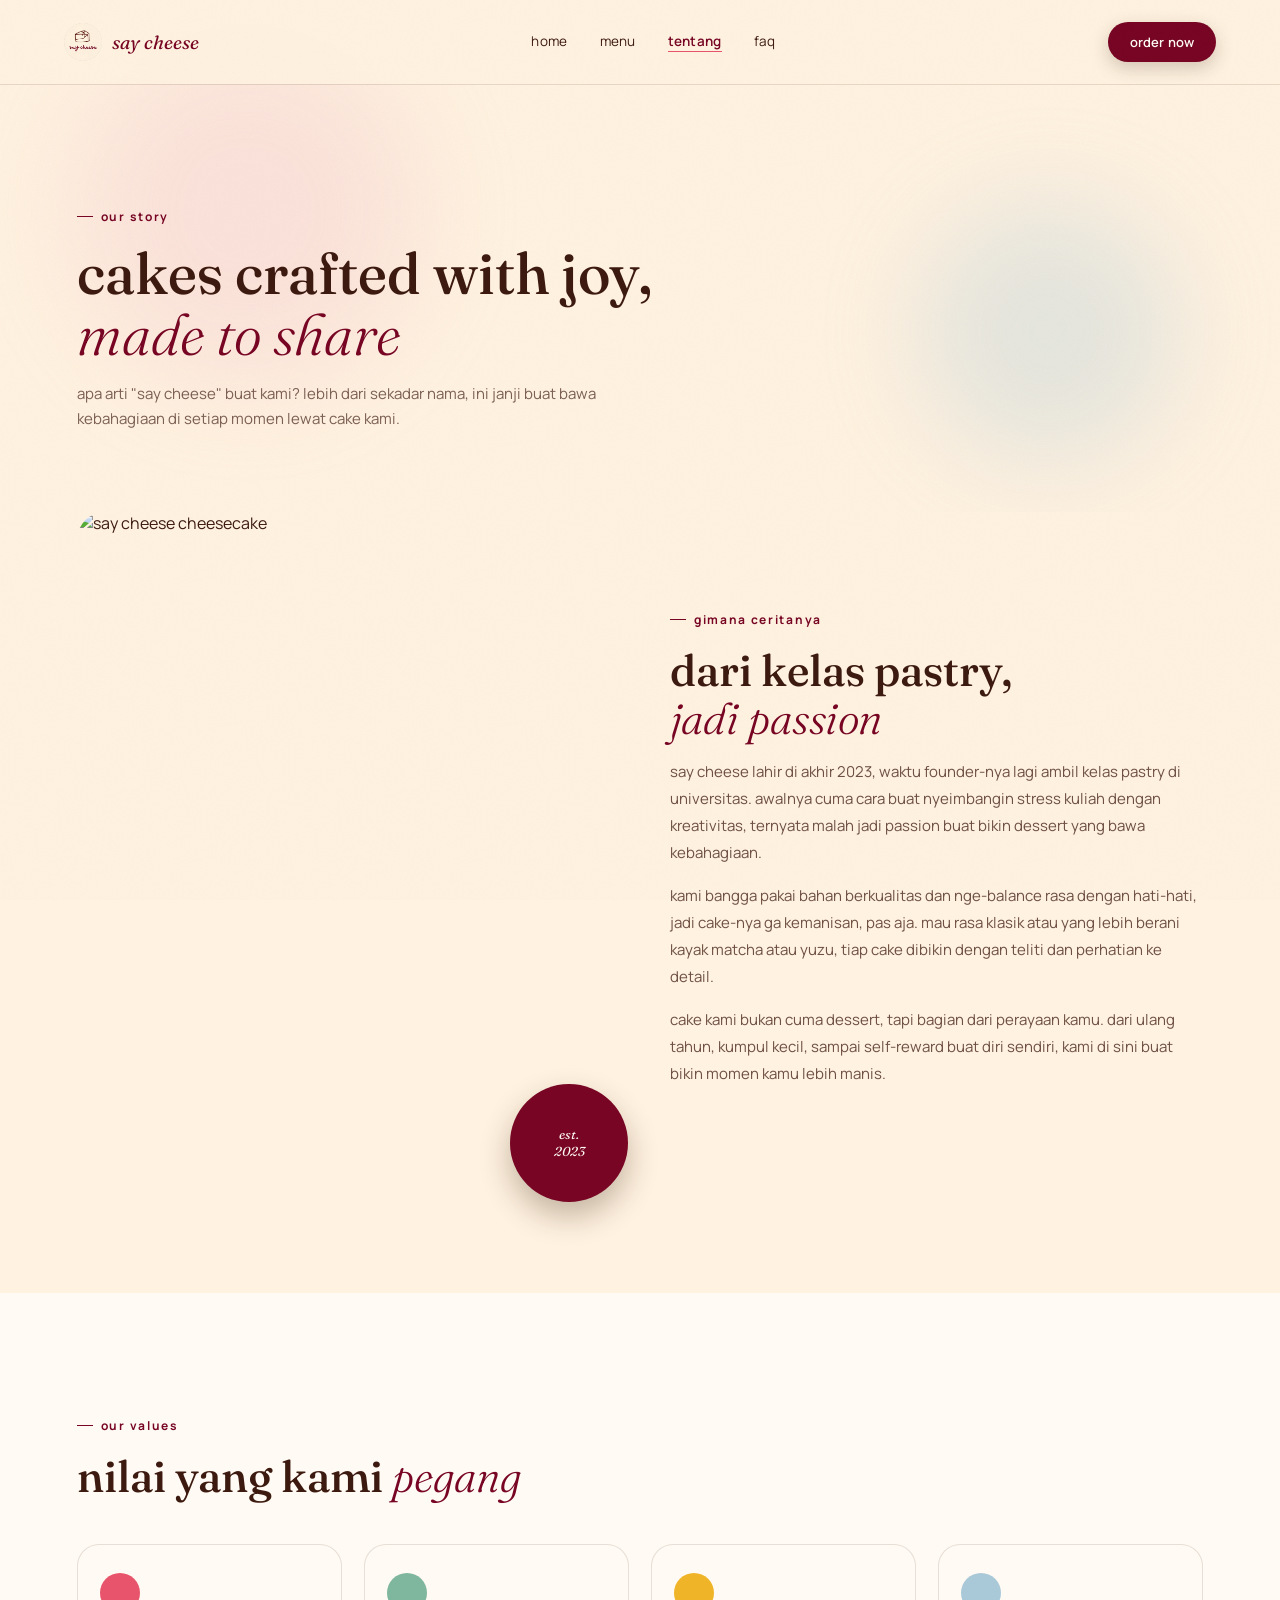
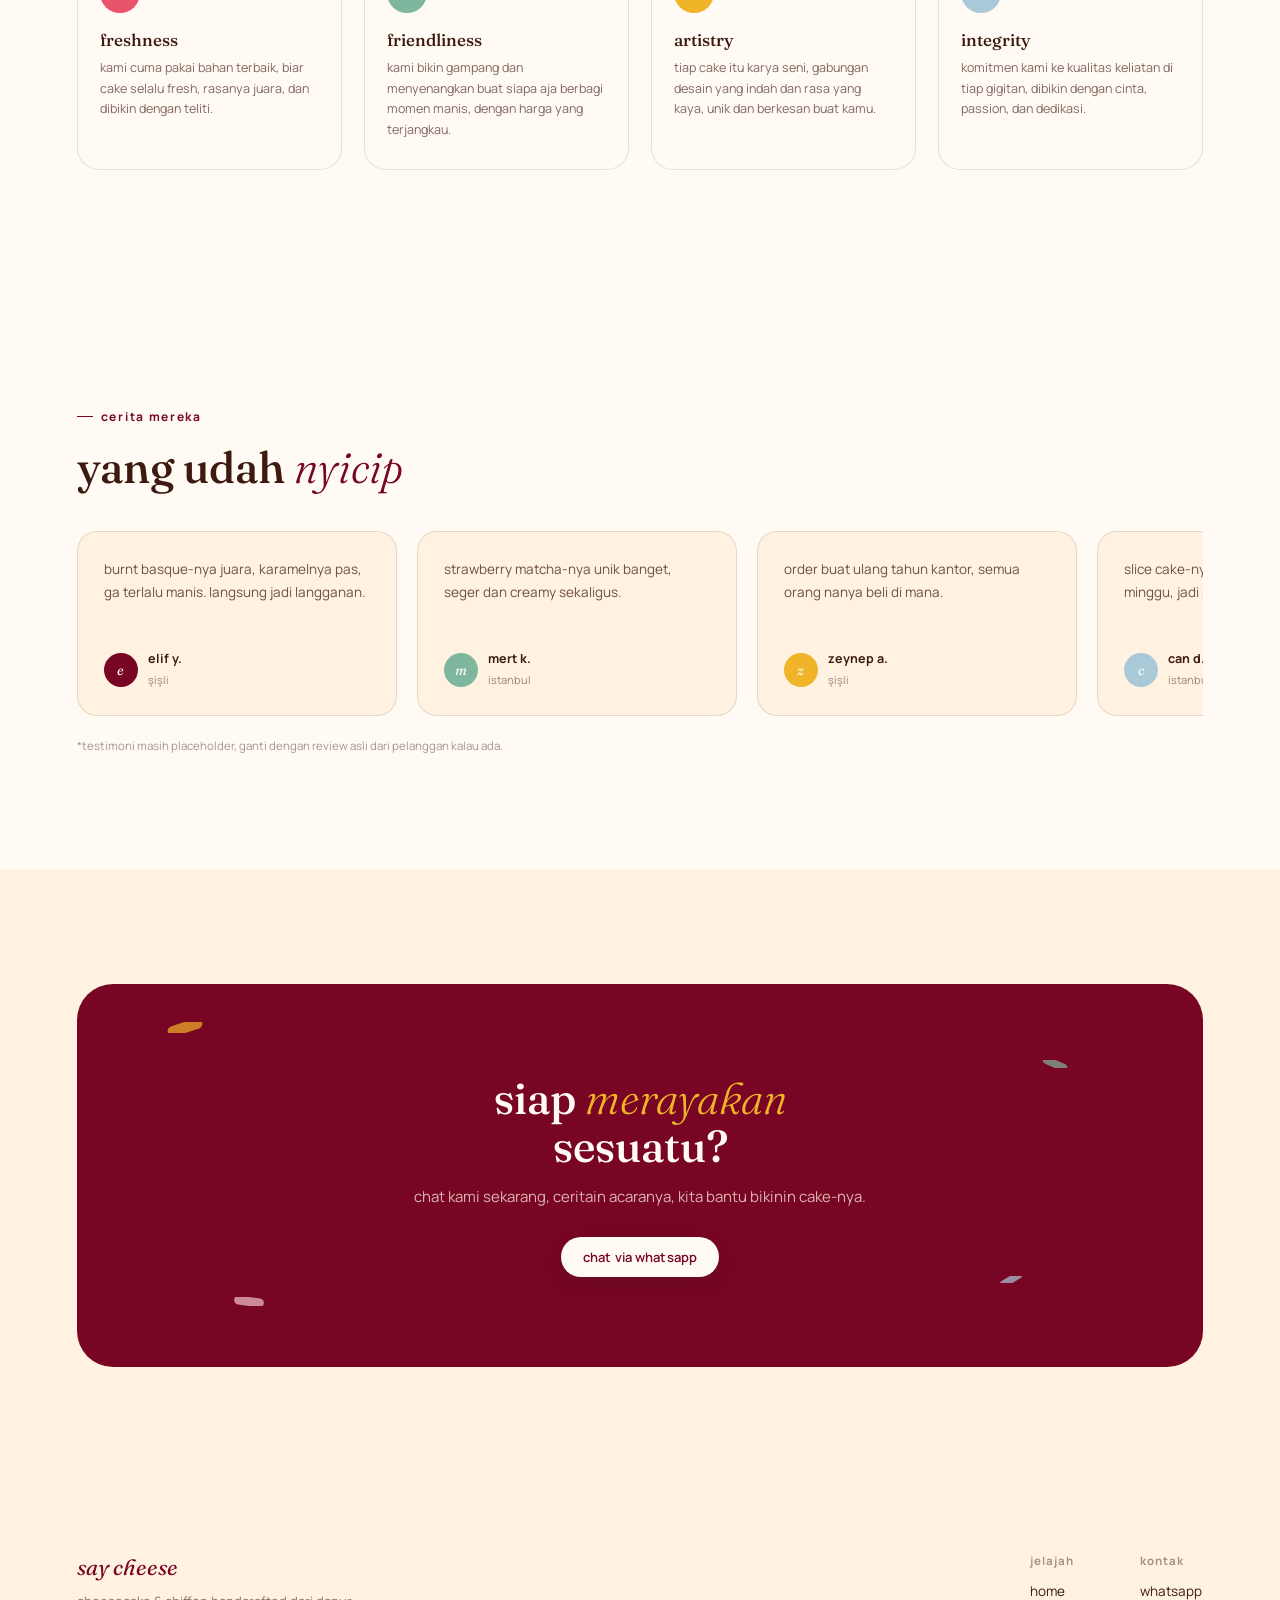
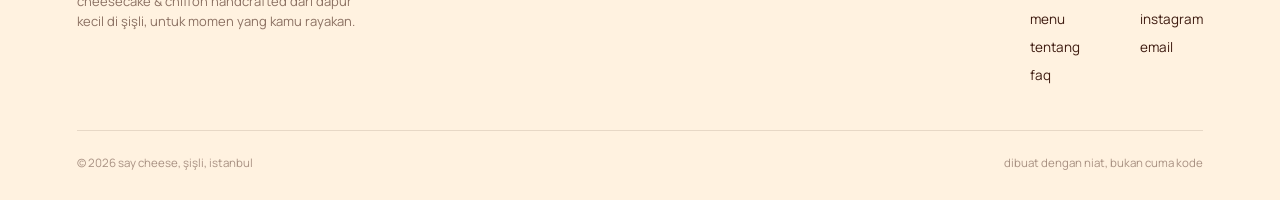
==== about.html @ 40b39ab8 "Add files via upload" ====
<!DOCTYPE html>
<html lang="id">
<head>
<meta charset="UTF-8">
<meta name="viewport" content="width=device-width, initial-scale=1.0">
<title>tentang kami, say cheese</title>
<meta name="description" content="cerita di balik say cheese, cheesecake handcrafted dari şişli, istanbul, dibikin dengan passion sejak 2023.">
<link rel="preconnect" href="https://fonts.googleapis.com">
<link rel="preconnect" href="https://fonts.gstatic.com" crossorigin>
<link href="https://fonts.googleapis.com/css2?family=Fraunces:ital,opsz,wght@0,9..144,300;0,9..144,500;0,9..144,600;1,9..144,300;1,9..144,400&family=Manrope:wght@400;500;600;700&display=swap" rel="stylesheet">
<link rel="stylesheet" href="style.css">
</head>
<body class="subpage">
<div class="grain"></div>

<header id="header">
  <a href="index.html" class="brand">
    <img src="logo-mark.webp" alt="say cheese logo">
    <span>say cheese</span>
  </a>
  <nav class="links">
    <a href="index.html">home</a>
    <a href="menu.html">menu</a>
    <a href="about.html" class="active">tentang</a>
    <a href="faq.html">faq</a>
  </nav>
  <a href="https://wa.me/905388861050" class="btn" target="_blank" rel="noopener">order now</a>
</header>

<div class="page-hero">
  <div class="blob b1" style="opacity:.35"></div>
  <div class="blob b2" style="opacity:.3"></div>
  <div class="page-hero-inner">
    <span class="eyebrow-tag">our story</span>
    <h1>cakes crafted with joy,<br><em>made to share</em></h1>
    <p>apa arti "say cheese" buat kami? lebih dari sekadar nama, ini janji buat bawa kebahagiaan di setiap momen lewat cake kami.</p>
  </div>
</div>

<section style="padding-top:0;">
  <div class="section-inner about">
    <div class="about-visual reveal">
      <div class="about-photo">
        <img src="https://static.wixstatic.com/media/dae2ec_4287e5515deb4c7f905ee6962a359d22~mv2.jpg" alt="say cheese cheesecake">
      </div>
      <div class="about-badge">est.<br>2023</div>
    </div>
    <div class="about-copy">
      <span class="eyebrow-tag">gimana ceritanya</span>
      <h2>dari kelas pastry, <br><em>jadi passion</em></h2>
      <p>say cheese lahir di akhir 2023, waktu founder-nya lagi ambil kelas pastry di universitas. awalnya cuma cara buat nyeimbangin stress kuliah dengan kreativitas, ternyata malah jadi passion buat bikin dessert yang bawa kebahagiaan.</p>
      <p>kami bangga pakai bahan berkualitas dan nge-balance rasa dengan hati-hati, jadi cake-nya ga kemanisan, pas aja. mau rasa klasik atau yang lebih berani kayak matcha atau yuzu, tiap cake dibikin dengan teliti dan perhatian ke detail.</p>
      <p>cake kami bukan cuma dessert, tapi bagian dari perayaan kamu. dari ulang tahun, kumpul kecil, sampai self-reward buat diri sendiri, kami di sini buat bikin momen kamu lebih manis.</p>
    </div>
  </div>
</section>

<section class="how">
  <div class="section-inner">
    <span class="eyebrow-tag reveal">our values</span>
    <h2 class="reveal">nilai yang kami <em>pegang</em></h2>
    <div class="values-grid">
      <div class="value-card reveal d1">
        <div class="value-icon" style="background:var(--strawberry)"></div>
        <h3>freshness</h3>
        <p>kami cuma pakai bahan terbaik, biar cake selalu fresh, rasanya juara, dan dibikin dengan teliti.</p>
      </div>
      <div class="value-card reveal d2">
        <div class="value-icon" style="background:var(--mint)"></div>
        <h3>friendliness</h3>
        <p>kami bikin gampang dan menyenangkan buat siapa aja berbagi momen manis, dengan harga yang terjangkau.</p>
      </div>
      <div class="value-card reveal d3">
        <div class="value-icon" style="background:var(--butter)"></div>
        <h3>artistry</h3>
        <p>tiap cake itu karya seni, gabungan desain yang indah dan rasa yang kaya, unik dan berkesan buat kamu.</p>
      </div>
      <div class="value-card reveal d4">
        <div class="value-icon" style="background:var(--sky)"></div>
        <h3>integrity</h3>
        <p>komitmen kami ke kualitas keliatan di tiap gigitan, dibikin dengan cinta, passion, dan dedikasi.</p>
      </div>
    </div>
  </div>
</section>

<section id="cerita" class="testi">
  <div class="section-inner">
    <span class="eyebrow-tag reveal">cerita mereka</span>
    <h2 class="reveal">yang udah <em>nyicip</em></h2>
    <div class="marquee-wrap reveal">
      <div class="marquee" id="marquee">
        <div class="testi-card"><p>burnt basque-nya juara, karamelnya pas, ga terlalu manis. langsung jadi langganan.</p><div class="who"><div class="avatar" style="background:var(--wine)">e</div><div><strong>elif y.</strong><span>şişli</span></div></div></div>
        <div class="testi-card"><p>strawberry matcha-nya unik banget, seger dan creamy sekaligus.</p><div class="who"><div class="avatar" style="background:var(--mint)">m</div><div><strong>mert k.</strong><span>istanbul</span></div></div></div>
        <div class="testi-card"><p>order buat ulang tahun kantor, semua orang nanya beli di mana.</p><div class="who"><div class="avatar" style="background:var(--butter)">z</div><div><strong>zeynep a.</strong><span>şişli</span></div></div></div>
        <div class="testi-card"><p>slice cake-nya konsisten enak tiap minggu, jadi ritual jumat sore.</p><div class="who"><div class="avatar" style="background:var(--sky)">c</div><div><strong>can d.</strong><span>istanbul</span></div></div></div>
        <div class="testi-card"><p>burnt basque-nya juara, karamelnya pas, ga terlalu manis. langsung jadi langganan.</p><div class="who"><div class="avatar" style="background:var(--wine)">e</div><div><strong>elif y.</strong><span>şişli</span></div></div></div>
        <div class="testi-card"><p>strawberry matcha-nya unik banget, seger dan creamy sekaligus.</p><div class="who"><div class="avatar" style="background:var(--mint)">m</div><div><strong>mert k.</strong><span>istanbul</span></div></div></div>
        <div class="testi-card"><p>order buat ulang tahun kantor, semua orang nanya beli di mana.</p><div class="who"><div class="avatar" style="background:var(--butter)">z</div><div><strong>zeynep a.</strong><span>şişli</span></div></div></div>
        <div class="testi-card"><p>slice cake-nya konsisten enak tiap minggu, jadi ritual jumat sore.</p><div class="who"><div class="avatar" style="background:var(--sky)">c</div><div><strong>can d.</strong><span>istanbul</span></div></div></div>
      </div>
    </div>
    <p class="testi-note reveal">*testimoni masih placeholder, ganti dengan review asli dari pelanggan kalau ada.</p>
  </div>
</section>

<section id="pesan">
  <div class="cta reveal">
    <svg class="sprinkle" style="top:10%; left:8%; width:36px;" viewBox="0 0 40 12" fill="none"><rect width="40" height="12" rx="6" fill="#f0b429" transform="rotate(-18 20 6)"/></svg>
    <svg class="sprinkle" style="top:20%; right:12%; width:26px;" viewBox="0 0 40 12" fill="none"><rect width="40" height="12" rx="6" fill="#7fb69e" transform="rotate(24 20 6)"/></svg>
    <svg class="sprinkle" style="bottom:16%; left:14%; width:30px;" viewBox="0 0 40 12" fill="none"><rect width="40" height="12" rx="6" fill="#f3c6ce" transform="rotate(8 20 6)"/></svg>
    <svg class="sprinkle" style="bottom:22%; right:16%; width:24px;" viewBox="0 0 40 12" fill="none"><rect width="40" height="12" rx="6" fill="#a9c9d9" transform="rotate(-30 20 6)"/></svg>
    <h2>siap <em>merayakan</em><br>sesuatu?</h2>
    <p>chat kami sekarang, ceritain acaranya, kita bantu bikinin cake-nya.</p>
    <a href="https://wa.me/905388861050" class="btn" target="_blank" rel="noopener">chat via whatsapp</a>
  </div>
</section>

<footer>
  <div class="footer-top">
    <div class="footer-brand">
      <span>say cheese</span>
      <p>cheesecake & chiffon handcrafted dari dapur kecil di şişli, untuk momen yang kamu rayakan.</p>
    </div>
    <div class="footer-cols">
      <div class="footer-col">
        <h4>jelajah</h4>
        <a href="index.html">home</a>
        <a href="menu.html">menu</a>
        <a href="about.html">tentang</a>
        <a href="faq.html">faq</a>
      </div>
      <div class="footer-col">
        <h4>kontak</h4>
        <a href="https://wa.me/905388861050" target="_blank" rel="noopener">whatsapp</a>
        <a href="https://www.instagram.com/saycheese.ist" target="_blank" rel="noopener">instagram</a>
        <a href="mailto:safirakathmandari@gmail.com">email</a>
      </div>
    </div>
  </div>
  <div class="footer-bottom">
    <span>© 2026 say cheese, şişli, istanbul</span>
    <span>dibuat dengan niat, bukan cuma kode</span>
  </div>
</footer>

<script src="script.js"></script>
</body>
</html>
---- style.css ----
/* ==========================================================================
   say cheese design tokens
   palette dari logo asli (cream #fff2e0, wine #770523, cocoa #510c00)
   ========================================================================== */

:root{
  --cream:      #fff2e0;
  --cream-soft: #fffaf3;
  --cocoa:      #3d1a0f;
  --wine:       #770523;
  --wine-deep:  #4a0316;

  --strawberry: #e8546b;
  --mint:       #7fb69e;
  --butter:     #f0b429;
  --blush:      #f3c6ce;
  --sky:        #a9c9d9;

  --line: rgba(61,26,15,0.12);
  --shadow-color: 25deg 55% 15%;

  --font-display: 'Fraunces', serif;
  --font-body: 'Manrope', sans-serif;

  --ease: cubic-bezier(.22,.8,.32,1);
}

*,*::before,*::after{ box-sizing:border-box; }
*{ margin:0; padding:0; }
html{ scroll-behavior:smooth; }

body{
  background:var(--cream);
  color:var(--cocoa);
  font-family:var(--font-body);
  overflow-x:hidden;
  -webkit-font-smoothing:antialiased;
}

img{ max-width:100%; display:block; }
a{ color:inherit; }
::selection{ background:var(--strawberry); color:var(--cream-soft); }
.lowercase{ text-transform:lowercase; }

@media (prefers-reduced-motion: reduce){
  *{ animation-duration:.01ms !important; animation-iteration-count:1 !important; transition-duration:.01ms !important; scroll-behavior:auto !important; }
}

.grain{
  position:fixed; inset:0; pointer-events:none; opacity:.04; z-index:80; mix-blend-mode:multiply;
  background-image:url("data:image/svg+xml,%3Csvg xmlns='http://www.w3.org/2000/svg' width='140' height='140'%3E%3Cfilter id='n'%3E%3CfeTurbulence type='fractalNoise' baseFrequency='0.85' numOctaves='2'/%3E%3C/filter%3E%3Crect width='100%25' height='100%25' filter='url(%23n)'/%3E%3C/svg%3E");
}

/* ---------- header ---------- */
header{
  position:fixed; top:0; left:0; right:0; z-index:60;
  display:flex; align-items:center; justify-content:space-between;
  padding:22px clamp(20px,5vw,64px);
  transition:padding .3s var(--ease), background .3s var(--ease);
  background:rgba(255,242,224,0.0);
}
header.scrolled{
  padding-top:14px; padding-bottom:14px;
  background:rgba(255,242,224,0.9);
  backdrop-filter:blur(10px);
  box-shadow:0 1px 0 var(--line);
}
body.subpage header{ background:rgba(255,242,224,0.9); backdrop-filter:blur(10px); box-shadow:0 1px 0 var(--line); }
.brand{ display:flex; align-items:center; gap:10px; text-decoration:none; }
.brand img{ width:38px; height:38px; border-radius:50%; object-fit:cover; }
.brand span{ font-family:var(--font-display); font-style:italic; font-size:19px; text-transform:lowercase; color:var(--wine); }

nav.links{ display:flex; gap:clamp(16px,3vw,32px); }
nav.links a{
  text-decoration:none; font-size:13.5px; text-transform:lowercase; letter-spacing:.02em;
  color:var(--cocoa); position:relative; padding-bottom:2px;
}
nav.links a::after{
  content:''; position:absolute; left:0; bottom:0; width:0; height:1.5px; background:var(--strawberry);
  transition:width .3s var(--ease);
}
nav.links a:hover::after, nav.links a.active::after{ width:100%; }
nav.links a.active{ color:var(--wine); font-weight:600; }

.btn{
  display:inline-flex; align-items:center; gap:8px;
  background:var(--wine); color:var(--cream-soft) !important;
  padding:11px 22px; border-radius:100px; text-decoration:none;
  font-size:13px; text-transform:lowercase; font-weight:600; letter-spacing:.01em;
  transition:transform .3s var(--ease), background .3s var(--ease), box-shadow .3s var(--ease);
  box-shadow:0 6px 18px hsl(var(--shadow-color) / .22);
  border:none; cursor:pointer;
}
.btn:hover{ transform:translateY(-2px); background:var(--wine-deep); box-shadow:0 10px 24px hsl(var(--shadow-color) / .3); }

/* ---------- home hero ---------- */
.hero-stage{ position:relative; height:220vh; }
.hero-pin{
  position:sticky; top:0; height:100vh; display:flex; align-items:center; justify-content:center;
  overflow:hidden;
}
.blob{ position:absolute; border-radius:50%; filter:blur(50px); opacity:.5; z-index:1; will-change:transform; }
.b1{ width:340px; height:340px; background:var(--blush); top:8%; left:6%; }
.b2{ width:260px; height:260px; background:var(--sky); bottom:10%; right:8%; }
.b3{ width:200px; height:200px; background:var(--butter); top:14%; right:16%; opacity:.4; }
.b4{ width:180px; height:180px; background:var(--mint); bottom:20%; left:14%; opacity:.4; }

.hero-eyebrow{
  position:absolute; top:clamp(90px,14vh,140px); left:50%; transform:translateX(-50%);
  z-index:5; font-size:12px; letter-spacing:.14em; text-transform:lowercase; color:var(--wine); font-weight:700;
}
.hero-eyebrow span{ display:inline-flex; align-items:center; gap:8px; }
.hero-eyebrow span::before,.hero-eyebrow span::after{ content:''; width:20px; height:1px; background:var(--wine); }

.hero-title{ position:relative; z-index:4; text-align:center; }
.hero-title h1{
  font-family:var(--font-display); font-weight:500; text-transform:lowercase;
  font-size:clamp(38px,6.6vw,80px); line-height:1.03; letter-spacing:-.01em;
}
.hero-title h1 em{ font-style:italic; font-weight:300; color:var(--wine); }

.photo-card{
  position:relative; width:min(300px,60vw); aspect-ratio:4/5; border-radius:28px; overflow:hidden;
  margin-top:22px; transform-style:preserve-3d; will-change:transform; z-index:3;
  box-shadow:0 30px 50px hsl(var(--shadow-color) / .3);
  border:6px solid var(--cream-soft);
}
.photo-card img{ width:100%; height:100%; object-fit:cover; }

.hero-copy{ position:absolute; inset:0; pointer-events:none; display:flex; align-items:center; z-index:5; }
.hero-copy-block{
  position:absolute; max-width:260px; opacity:0; transform:translateY(24px);
  transition:opacity .6s var(--ease), transform .6s var(--ease);
}
.hero-copy-block.left{ left:5vw; bottom:20%; }
.hero-copy-block.right{ right:5vw; bottom:20%; text-align:right; }
.hero-copy-block.visible{ opacity:1; transform:translateY(0); }
.hero-copy-block .eyebrow{ font-size:11.5px; letter-spacing:.12em; color:var(--mint); text-transform:lowercase; display:block; margin-bottom:8px; font-weight:700;}
.hero-copy-block p{ font-size:14px; line-height:1.6; color:rgba(61,26,15,0.68); text-transform:lowercase; }

.scroll-hint{
  position:absolute; bottom:34px; left:50%; transform:translateX(-50%); z-index:6;
  font-size:11px; letter-spacing:.1em; color:rgba(61,26,15,0.45); text-transform:lowercase;
  display:flex; flex-direction:column; align-items:center; gap:8px; transition:opacity .4s ease;
}
.scroll-hint .bar{ width:1px; height:34px; background:rgba(61,26,15,0.3); position:relative; overflow:hidden; }
.scroll-hint .bar::after{
  content:''; position:absolute; top:-100%; left:0; width:100%; height:100%; background:var(--wine);
  animation:drip 1.6s ease-in-out infinite;
}
@keyframes drip{ 0%{top:-100%;} 60%{top:100%;} 100%{top:100%;} }

/* ---------- page hero (subpages) ---------- */
.page-hero{
  padding:clamp(150px,20vw,200px) clamp(20px,6vw,80px) clamp(50px,7vw,80px);
  position:relative; overflow:hidden;
}
.page-hero .blob{ z-index:0; }
.page-hero-inner{ position:relative; z-index:2; max-width:820px; }
.page-hero h1{ font-family:var(--font-display); font-weight:500; text-transform:lowercase; font-size:clamp(34px,5.2vw,58px); line-height:1.05; }
.page-hero h1 em{ font-style:italic; font-weight:300; color:var(--wine); }
.page-hero p{ margin-top:16px; font-size:15px; line-height:1.7; color:rgba(61,26,15,0.68); text-transform:lowercase; max-width:520px; }

/* ---------- section shell ---------- */
section{ position:relative; padding:clamp(50px,9vw,120px) clamp(20px,6vw,80px); }
.section-inner{ max-width:1180px; margin:0 auto; }
.eyebrow-tag{
  font-size:12px; letter-spacing:.14em; text-transform:lowercase; color:var(--wine);
  display:inline-flex; align-items:center; gap:8px; font-weight:700; margin-bottom:18px;
}
.eyebrow-tag::before{ content:''; width:16px; height:1px; background:var(--wine); display:inline-block; }

.reveal{ opacity:0; transform:translateY(36px); transition:opacity .8s var(--ease), transform .8s var(--ease); }
.reveal.in{ opacity:1; transform:translateY(0); }
.reveal.d1{ transition-delay:.08s; }
.reveal.d2{ transition-delay:.16s; }
.reveal.d3{ transition-delay:.24s; }
.reveal.d4{ transition-delay:.32s; }

h2{ font-family:var(--font-display); font-weight:500; text-transform:lowercase; font-size:clamp(28px,4vw,44px); line-height:1.1; }
h2 em{ font-style:italic; font-weight:300; color:var(--wine); }

/* ---------- home: bakery teaser ---------- */
.bakery-grid{ display:grid; grid-template-columns:repeat(2,1fr); gap:24px; margin-top:40px; }
.bakery-card{
  position:relative; border-radius:24px; overflow:hidden; aspect-ratio:4/3; text-decoration:none;
  display:flex; align-items:flex-end; padding:26px;
}
.bakery-card img{ position:absolute; inset:0; width:100%; height:100%; object-fit:cover; transition:transform .5s var(--ease); }
.bakery-card:hover img{ transform:scale(1.06); }
.bakery-card::after{ content:''; position:absolute; inset:0; background:linear-gradient(to top, rgba(61,26,15,0.75), rgba(61,26,15,0) 55%); }
.bakery-card-label{ position:relative; z-index:2; color:var(--cream-soft); }
.bakery-card-label span{ font-family:var(--font-display); font-style:italic; font-size:24px; text-transform:lowercase; }
.bakery-card-label small{ display:block; font-size:11.5px; letter-spacing:.1em; text-transform:lowercase; opacity:.85; margin-top:6px; }

/* ---------- about visual ---------- */
.about{ display:grid; grid-template-columns:1fr 1fr; gap:60px; align-items:center; }
.about-visual{ position:relative; }
.about-photo{
  border-radius:28px; overflow:hidden; aspect-ratio:4/5; position:relative;
}
.about-photo img{ width:100%; height:100%; object-fit:cover; }
.about-badge{
  position:absolute; bottom:-24px; right:-18px; background:var(--wine); color:var(--cream-soft);
  border-radius:50%; width:118px; height:118px; display:flex; align-items:center; justify-content:center;
  text-align:center; font-family:var(--font-display); font-style:italic; font-size:13px; line-height:1.3;
  box-shadow:0 14px 30px hsl(var(--shadow-color) / .3); text-transform:lowercase;
  animation:spin-slow 18s linear infinite;
}
@keyframes spin-slow{ from{transform:rotate(0)} to{transform:rotate(360deg)} }
.about-copy p{ font-size:15px; line-height:1.8; color:rgba(61,26,15,0.75); margin-top:16px; text-transform:lowercase; }

/* ---------- values grid (about page) ---------- */
.values-grid{ display:grid; grid-template-columns:repeat(4,1fr); gap:22px; margin-top:44px; }
.value-card{
  background:var(--cream-soft); border-radius:22px; padding:28px 22px; border:1px solid var(--line);
  transition:transform .4s var(--ease), box-shadow .4s var(--ease);
}
.value-card:hover{ transform:translateY(-6px); box-shadow:0 18px 36px hsl(var(--shadow-color) / .14); }
.value-icon{ width:40px; height:40px; border-radius:50%; margin-bottom:16px; }
.value-card h3{ font-family:var(--font-display); font-weight:500; text-transform:lowercase; font-size:17px; margin-bottom:8px; }
.value-card p{ font-size:12.5px; line-height:1.65; color:rgba(61,26,15,0.65); text-transform:lowercase; }

/* ---------- how it works ---------- */
.how{ background:var(--cream-soft); }
.how-grid{ display:grid; grid-template-columns:repeat(3,1fr); gap:28px; margin-top:44px; }
.how-card{
  background:var(--cream); border-radius:22px; padding:30px 26px; position:relative;
  border:1px solid var(--line); transition:transform .4s var(--ease), box-shadow .4s var(--ease);
}
.how-card:hover{ transform:translateY(-6px); box-shadow:0 18px 36px hsl(var(--shadow-color) / .14); }
.how-num{ font-family:var(--font-display); font-style:italic; font-size:34px; color:var(--strawberry); margin-bottom:14px; }
.how-card h3{ font-family:var(--font-display); font-weight:500; text-transform:lowercase; font-size:19px; margin-bottom:10px; }
.how-card p{ font-size:13.5px; line-height:1.65; color:rgba(61,26,15,0.68); text-transform:lowercase; }

/* ---------- menu ---------- */
.menu-intro{ display:flex; justify-content:space-between; align-items:flex-end; gap:24px; flex-wrap:wrap; }
.menu-tabs{ display:flex; gap:8px; margin-top:26px; flex-wrap:wrap; }
.menu-tab{
  border:1px solid var(--line); background:transparent; padding:9px 18px; border-radius:100px;
  font-size:12.5px; text-transform:lowercase; cursor:pointer; color:var(--cocoa); font-family:var(--font-body);
  transition:all .3s var(--ease);
}
.menu-tab.active, .menu-tab:hover{ background:var(--wine); color:var(--cream-soft); border-color:var(--wine); }

.menu-groups{ margin-top:36px; }
.menu-group{ display:none; }
.menu-group.active{ display:block; }
.menu-group-title{ font-family:var(--font-display); font-style:italic; font-size:15px; color:var(--wine); margin-bottom:6px; text-transform:lowercase; }
.menu-group-sub{ font-size:12.5px; color:rgba(61,26,15,0.55); text-transform:lowercase; margin-bottom:18px; }

.menu-grid{ display:grid; grid-template-columns:repeat(auto-fill,minmax(270px,1fr)); gap:18px; margin-bottom:36px; }
.menu-card{
  --tilt-x:0deg; --tilt-y:0deg;
  background:var(--cream-soft); border-radius:20px; padding:0; border:1px solid var(--line);
  transform:perspective(700px) rotateX(var(--tilt-x)) rotateY(var(--tilt-y));
  transition:transform .25s var(--ease), box-shadow .25s var(--ease);
  position:relative; overflow:hidden;
}
.menu-card:hover{ box-shadow:0 20px 40px hsl(var(--shadow-color) / .16); }
.menu-card-photo{ width:100%; aspect-ratio:16/11; overflow:hidden; background:var(--blush); }
.menu-card-photo img{ width:100%; height:100%; object-fit:cover; }
.menu-card-body{ padding:20px 22px 22px; }
.menu-card-top{ display:flex; justify-content:space-between; align-items:flex-start; gap:12px; }
.menu-card h4{ font-family:var(--font-display); font-weight:500; font-size:17px; text-transform:lowercase; max-width:75%; line-height:1.25; }
.menu-card .price{ font-family:var(--font-display); font-style:italic; color:var(--wine); font-size:16px; white-space:nowrap; }
.menu-card p{ font-size:12.5px; line-height:1.6; color:rgba(61,26,15,0.62); margin-top:10px; text-transform:lowercase; }
.menu-card .addons{ margin-top:12px; display:flex; flex-wrap:wrap; gap:6px; }
.menu-card .addons span{
  font-size:10.5px; letter-spacing:.02em; text-transform:lowercase;
  background:rgba(61,26,15,0.06); padding:4px 10px; border-radius:100px; color:var(--cocoa);
}
.menu-card .tag{
  display:inline-block; margin-top:12px; font-size:10.5px; letter-spacing:.06em; text-transform:lowercase;
  background:var(--wine); color:var(--cream-soft); padding:4px 10px; border-radius:100px;
}
.menu-note{
  background:var(--blush); border-radius:18px; padding:20px 24px; font-size:13px; line-height:1.7;
  color:rgba(61,26,15,0.75); text-transform:lowercase; margin-top:4px;
}
.menu-note strong{ color:var(--wine); }

/* ---------- faq ---------- */
.faq-list{ margin-top:40px; max-width:820px; }
.faq-item{ border-bottom:1px solid var(--line); }
.faq-q{
  width:100%; text-align:left; background:none; border:none; cursor:pointer;
  padding:22px 0; display:flex; justify-content:space-between; align-items:center; gap:20px;
  font-family:var(--font-body); font-size:15.5px; color:var(--cocoa); text-transform:lowercase; font-weight:600;
}
.faq-q .plus{
  flex-shrink:0; width:26px; height:26px; border-radius:50%; border:1px solid var(--line);
  display:flex; align-items:center; justify-content:center; position:relative; transition:transform .35s var(--ease), background .3s ease;
}
.faq-q .plus::before,.faq-q .plus::after{ content:''; position:absolute; background:var(--wine); }
.faq-q .plus::before{ width:10px; height:1.4px; }
.faq-q .plus::after{ width:1.4px; height:10px; transition:opacity .3s ease; }
.faq-item.open .faq-q .plus{ transform:rotate(180deg); background:var(--wine); }
.faq-item.open .faq-q .plus::before,.faq-item.open .faq-q .plus::after{ background:var(--cream-soft); }
.faq-item.open .faq-q .plus::after{ opacity:0; }
.faq-a{ max-height:0; overflow:hidden; transition:max-height .4s var(--ease); }
.faq-a p{ padding-bottom:22px; font-size:13.5px; line-height:1.75; color:rgba(61,26,15,0.68); max-width:640px; text-transform:lowercase; }

/* ---------- testimonials ---------- */
.testi{ background:var(--cream-soft); overflow:hidden; }
.marquee-wrap{ margin-top:40px; overflow:hidden; }
.marquee{ display:flex; gap:20px; width:max-content; animation:scroll-left 34s linear infinite; }
.marquee:hover{ animation-play-state:paused; }
@keyframes scroll-left{ from{transform:translateX(0);} to{transform:translateX(-50%);} }
.testi-card{
  background:var(--cream); border-radius:20px; padding:26px; width:320px; flex-shrink:0; border:1px solid var(--line);
}
.testi-card p{ font-size:13.5px; line-height:1.7; color:rgba(61,26,15,0.75); text-transform:lowercase; min-height:76px; }
.testi-card .who{ display:flex; align-items:center; gap:10px; margin-top:16px; }
.testi-card .avatar{ width:34px; height:34px; border-radius:50%; display:flex; align-items:center; justify-content:center; font-family:var(--font-display); font-style:italic; color:var(--cream-soft); font-size:14px; }
.testi-card .who strong{ display:block; font-size:12.5px; text-transform:lowercase; }
.testi-card .who span{ font-size:11px; color:rgba(61,26,15,0.5); text-transform:lowercase; }
.testi-note{ margin-top:22px; font-size:11.5px; color:rgba(61,26,15,0.45); text-transform:lowercase; }

/* ---------- cta ---------- */
.cta{
  position:relative; background:var(--wine); border-radius:36px; padding:clamp(50px,8vw,90px) clamp(24px,6vw,60px);
  text-align:center; overflow:hidden;
}
.cta h2{ color:var(--cream-soft); }
.cta h2 em{ color:var(--butter); }
.cta p{ color:rgba(255,242,224,0.75); margin-top:16px; font-size:15px; text-transform:lowercase; }
.cta .btn{ background:var(--cream-soft); color:var(--wine) !important; margin-top:30px; }
.cta .btn:hover{ background:var(--butter); }
.sprinkle{ position:absolute; z-index:0; opacity:.7; will-change:transform; }

/* ---------- footer ---------- */
footer{ padding:70px clamp(20px,6vw,80px) 30px; }
.footer-top{ display:flex; justify-content:space-between; gap:40px; flex-wrap:wrap; padding-bottom:36px; border-bottom:1px solid var(--line); }
.footer-brand span{ font-family:var(--font-display); font-style:italic; font-size:22px; color:var(--wine); text-transform:lowercase; }
.footer-brand p{ font-size:13px; color:rgba(61,26,15,0.6); margin-top:10px; max-width:280px; line-height:1.6; text-transform:lowercase; }
.footer-cols{ display:flex; gap:60px; flex-wrap:wrap; }
.footer-col h4{ font-size:11.5px; text-transform:lowercase; letter-spacing:.08em; color:rgba(61,26,15,0.45); margin-bottom:14px; }
.footer-col a{ display:block; font-size:13.5px; text-decoration:none; margin-bottom:10px; text-transform:lowercase; color:var(--cocoa); transition:color .25s ease; }
.footer-col a:hover{ color:var(--wine); }
.footer-bottom{ display:flex; justify-content:space-between; padding-top:24px; font-size:11.5px; color:rgba(61,26,15,0.45); text-transform:lowercase; flex-wrap:wrap; gap:10px; }

/* ---------- responsive ---------- */
@media (max-width:860px){
  nav.links{ display:none; }
  .about{ grid-template-columns:1fr; }
  .how-grid{ grid-template-columns:1fr; }
  .bakery-grid{ grid-template-columns:1fr; }
  .values-grid{ grid-template-columns:repeat(2,1fr); }
  .footer-top{ flex-direction:column; }
}
@media (max-width:520px){
  .hero-copy-block{ display:none; }
  .menu-intro{ flex-direction:column; align-items:flex-start; }
  .values-grid{ grid-template-columns:1fr; }
}
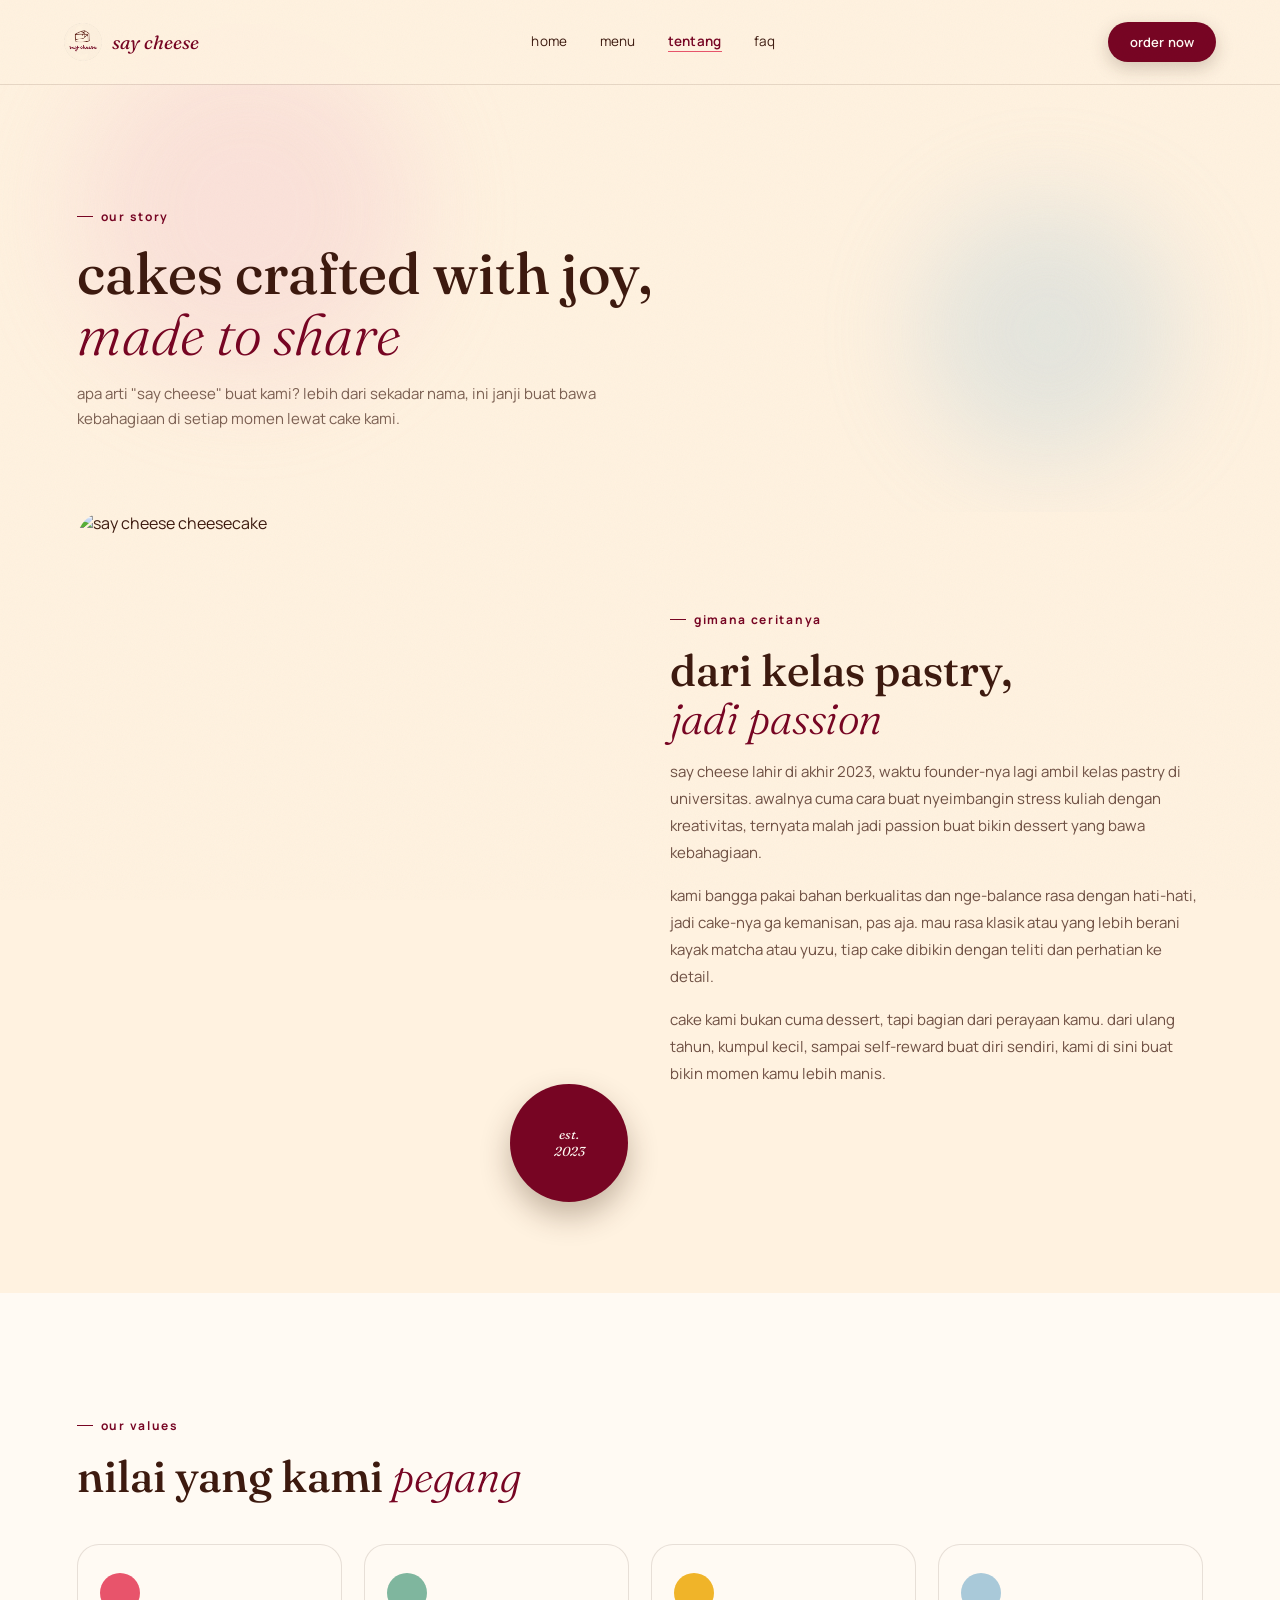
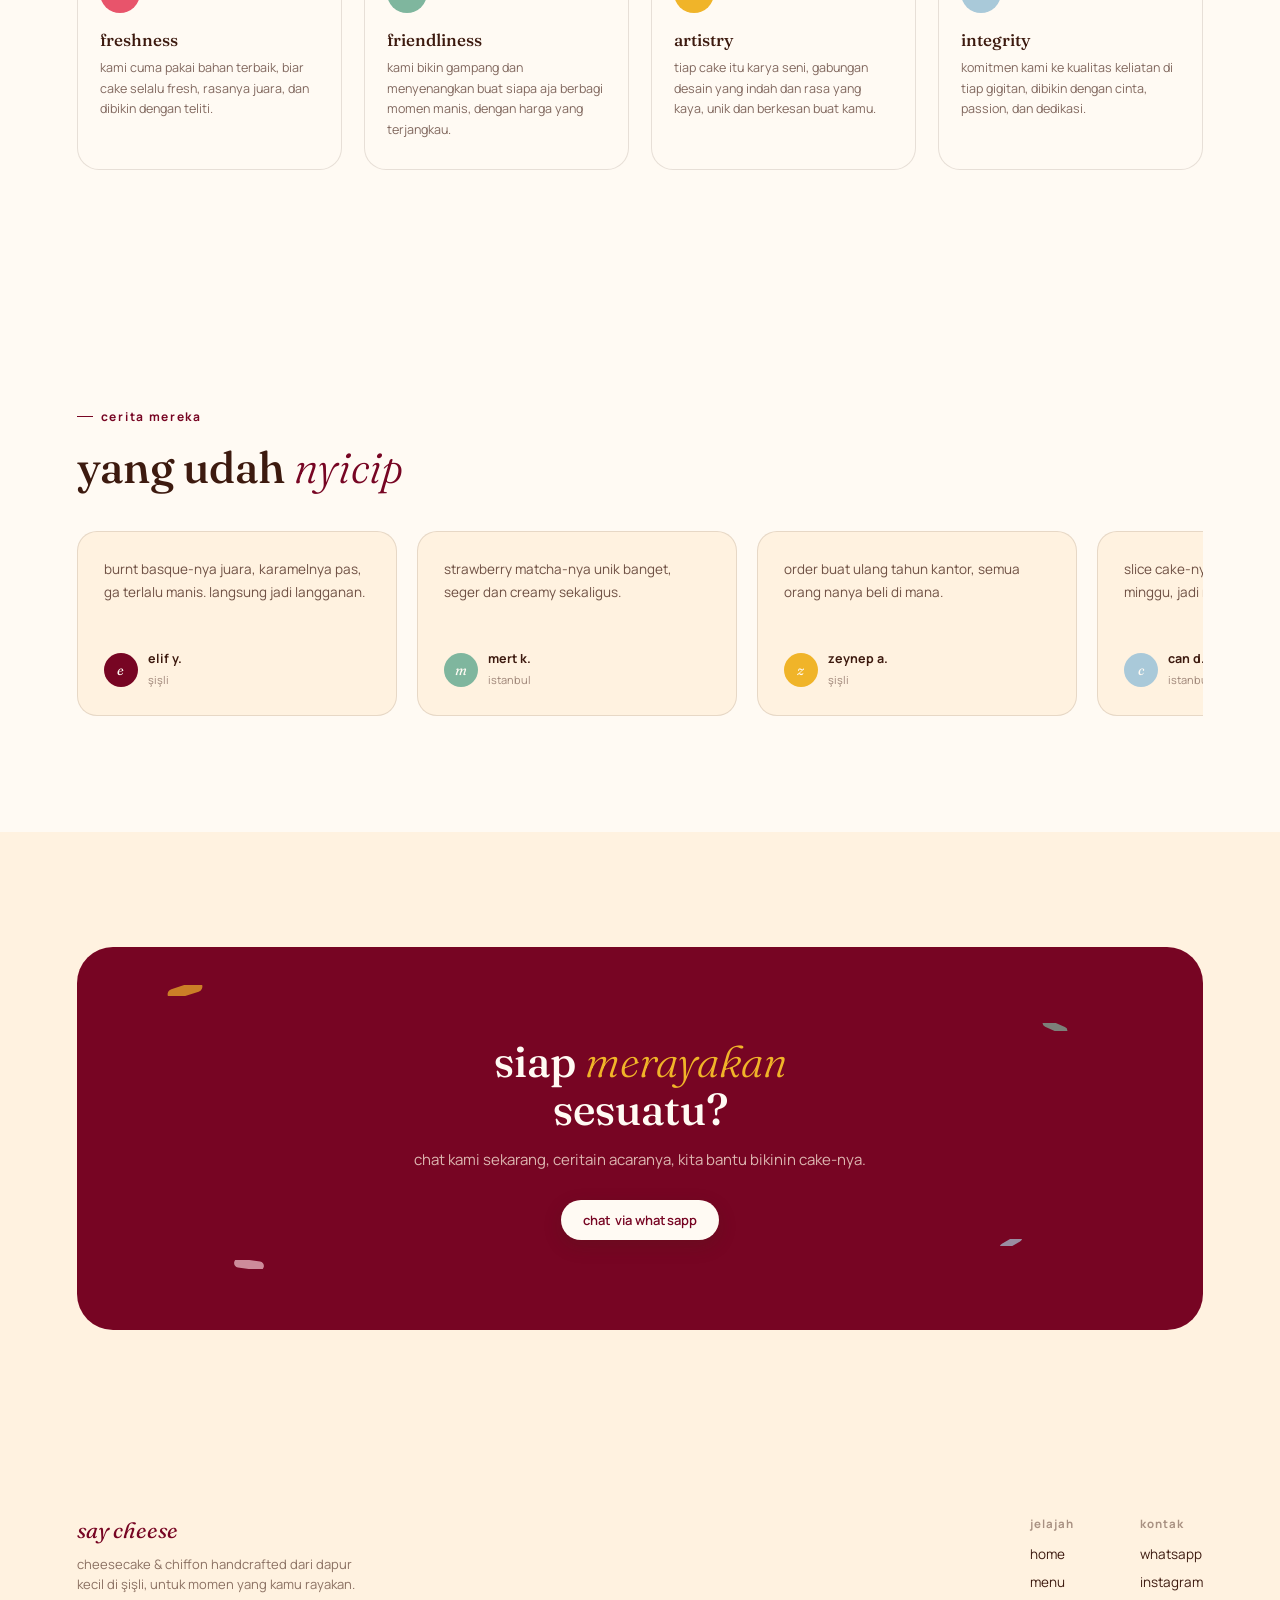
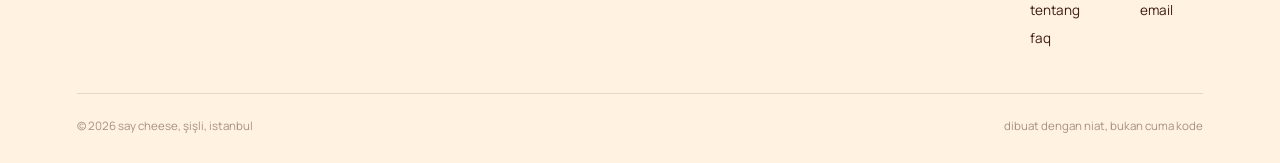
==== commit 6ab45cee: "Add files via upload" ====
--- a/about.html
+++ b/about.html
@@ -8,7 +8,11 @@
 <link rel="preconnect" href="https://fonts.googleapis.com">
 <link rel="preconnect" href="https://fonts.gstatic.com" crossorigin>
 <link href="https://fonts.googleapis.com/css2?family=Fraunces:ital,opsz,wght@0,9..144,300;0,9..144,500;0,9..144,600;1,9..144,300;1,9..144,400&family=Manrope:wght@400;500;600;700&display=swap" rel="stylesheet">
-<link rel="stylesheet" href="style.css">
+<link rel="icon" href="favicon.ico" sizes="any">
+<link rel="icon" href="favicon-32x32.png" type="image/png" sizes="32x32">
+<link rel="icon" href="favicon-16x16.png" type="image/png" sizes="16x16">
+<link rel="apple-touch-icon" href="apple-touch-icon.png">
+<link rel="stylesheet" href="style.css?v=7">
 </head>
 <body class="subpage">
 <div class="grain"></div>
@@ -24,8 +28,18 @@
     <a href="about.html" class="active">tentang</a>
     <a href="faq.html">faq</a>
   </nav>
-  <a href="https://wa.me/905388861050" class="btn" target="_blank" rel="noopener">order now</a>
+  <button class="menu-toggle" id="menuToggle" aria-label="buka menu"><span></span></button>
+  <a href="https://wa.me/905313679454" class="btn" target="_blank" rel="noopener">order now</a>
 </header>
+
+<div class="mobile-menu" id="mobileMenu">
+  <a href="index.html">home</a>
+  <a href="menu.html">menu</a>
+  <a href="about.html" class="active">tentang</a>
+  <a href="faq.html">faq</a>
+  <a href="https://wa.me/905313679454" class="btn" target="_blank" rel="noopener">order now</a>
+</div>
+
 
 <div class="page-hero">
   <div class="blob b1" style="opacity:.35"></div>
@@ -41,7 +55,7 @@
   <div class="section-inner about">
     <div class="about-visual reveal">
       <div class="about-photo">
-        <img src="https://static.wixstatic.com/media/dae2ec_4287e5515deb4c7f905ee6962a359d22~mv2.jpg" alt="say cheese cheesecake">
+        <img src="https://static.wixstatic.com/media/dae2ec_4287e5515deb4c7f905ee6962a359d22~mv2.jpg/v1/fill/w_900,h_900,al_c,q_80,usm_0.66_1.00_0.01,enc_avif,quality_auto/image.jpg" alt="say cheese cheesecake" loading="lazy" decoding="async">
       </div>
       <div class="about-badge">est.<br>2023</div>
     </div>
@@ -100,7 +114,6 @@
         <div class="testi-card"><p>slice cake-nya konsisten enak tiap minggu, jadi ritual jumat sore.</p><div class="who"><div class="avatar" style="background:var(--sky)">c</div><div><strong>can d.</strong><span>istanbul</span></div></div></div>
       </div>
     </div>
-    <p class="testi-note reveal">*testimoni masih placeholder, ganti dengan review asli dari pelanggan kalau ada.</p>
   </div>
 </section>
 
@@ -112,7 +125,7 @@
     <svg class="sprinkle" style="bottom:22%; right:16%; width:24px;" viewBox="0 0 40 12" fill="none"><rect width="40" height="12" rx="6" fill="#a9c9d9" transform="rotate(-30 20 6)"/></svg>
     <h2>siap <em>merayakan</em><br>sesuatu?</h2>
     <p>chat kami sekarang, ceritain acaranya, kita bantu bikinin cake-nya.</p>
-    <a href="https://wa.me/905388861050" class="btn" target="_blank" rel="noopener">chat via whatsapp</a>
+    <a href="https://wa.me/905313679454" class="btn" target="_blank" rel="noopener">chat via whatsapp</a>
   </div>
 </section>
 
@@ -132,7 +145,7 @@
       </div>
       <div class="footer-col">
         <h4>kontak</h4>
-        <a href="https://wa.me/905388861050" target="_blank" rel="noopener">whatsapp</a>
+        <a href="https://wa.me/905313679454" target="_blank" rel="noopener">whatsapp</a>
         <a href="https://www.instagram.com/saycheese.ist" target="_blank" rel="noopener">instagram</a>
         <a href="mailto:safirakathmandari@gmail.com">email</a>
       </div>
@@ -144,6 +157,6 @@
   </div>
 </footer>
 
-<script src="script.js"></script>
+<script src="script.js?v=5"></script>
 </body>
 </html>
--- a/style.css
+++ b/style.css
@@ -81,6 +81,37 @@
 }
 nav.links a:hover::after, nav.links a.active::after{ width:100%; }
 nav.links a.active{ color:var(--wine); font-weight:600; }
+
+/* ---------- mobile menu toggle ---------- */
+.menu-toggle{
+  display:none; width:38px; height:38px; border-radius:50%; border:1px solid var(--line);
+  background:var(--cream-soft); align-items:center; justify-content:center; cursor:pointer; flex-shrink:0;
+  position:relative; z-index:70;
+}
+.menu-toggle span{ display:block; width:16px; height:1.4px; background:var(--cocoa); position:relative; transition:background .2s ease .1s; }
+.menu-toggle span::before,.menu-toggle span::after{
+  content:''; position:absolute; left:0; width:16px; height:1.4px; background:var(--cocoa);
+  transition:transform .3s var(--ease), top .3s var(--ease);
+}
+.menu-toggle span::before{ top:-5px; }
+.menu-toggle span::after{ top:5px; }
+.menu-toggle.open span{ background:transparent; }
+.menu-toggle.open span::before{ top:0; transform:rotate(45deg); }
+.menu-toggle.open span::after{ top:0; transform:rotate(-45deg); }
+
+.mobile-menu{
+  position:fixed; inset:0; z-index:55; background:var(--cream);
+  display:flex; flex-direction:column; align-items:center; justify-content:center; gap:28px;
+  opacity:0; pointer-events:none; transform:translateY(-12px);
+  transition:opacity .35s var(--ease), transform .35s var(--ease);
+}
+.mobile-menu.open{ opacity:1; pointer-events:auto; transform:translateY(0); }
+.mobile-menu a{
+  font-family:var(--font-display); font-style:italic; font-size:26px; text-decoration:none;
+  color:var(--cocoa); text-transform:lowercase;
+}
+.mobile-menu a.active{ color:var(--wine); }
+.mobile-menu .btn{ margin-top:10px; }
 
 .btn{
   display:inline-flex; align-items:center; gap:8px;
@@ -343,11 +374,13 @@
 /* ---------- responsive ---------- */
 @media (max-width:860px){
   nav.links{ display:none; }
+  .menu-toggle{ display:flex; }
   .about{ grid-template-columns:1fr; }
   .how-grid{ grid-template-columns:1fr; }
   .bakery-grid{ grid-template-columns:1fr; }
   .values-grid{ grid-template-columns:repeat(2,1fr); }
   .footer-top{ flex-direction:column; }
+  header .btn{ display:none; }
 }
 @media (max-width:520px){
   .hero-copy-block{ display:none; }
